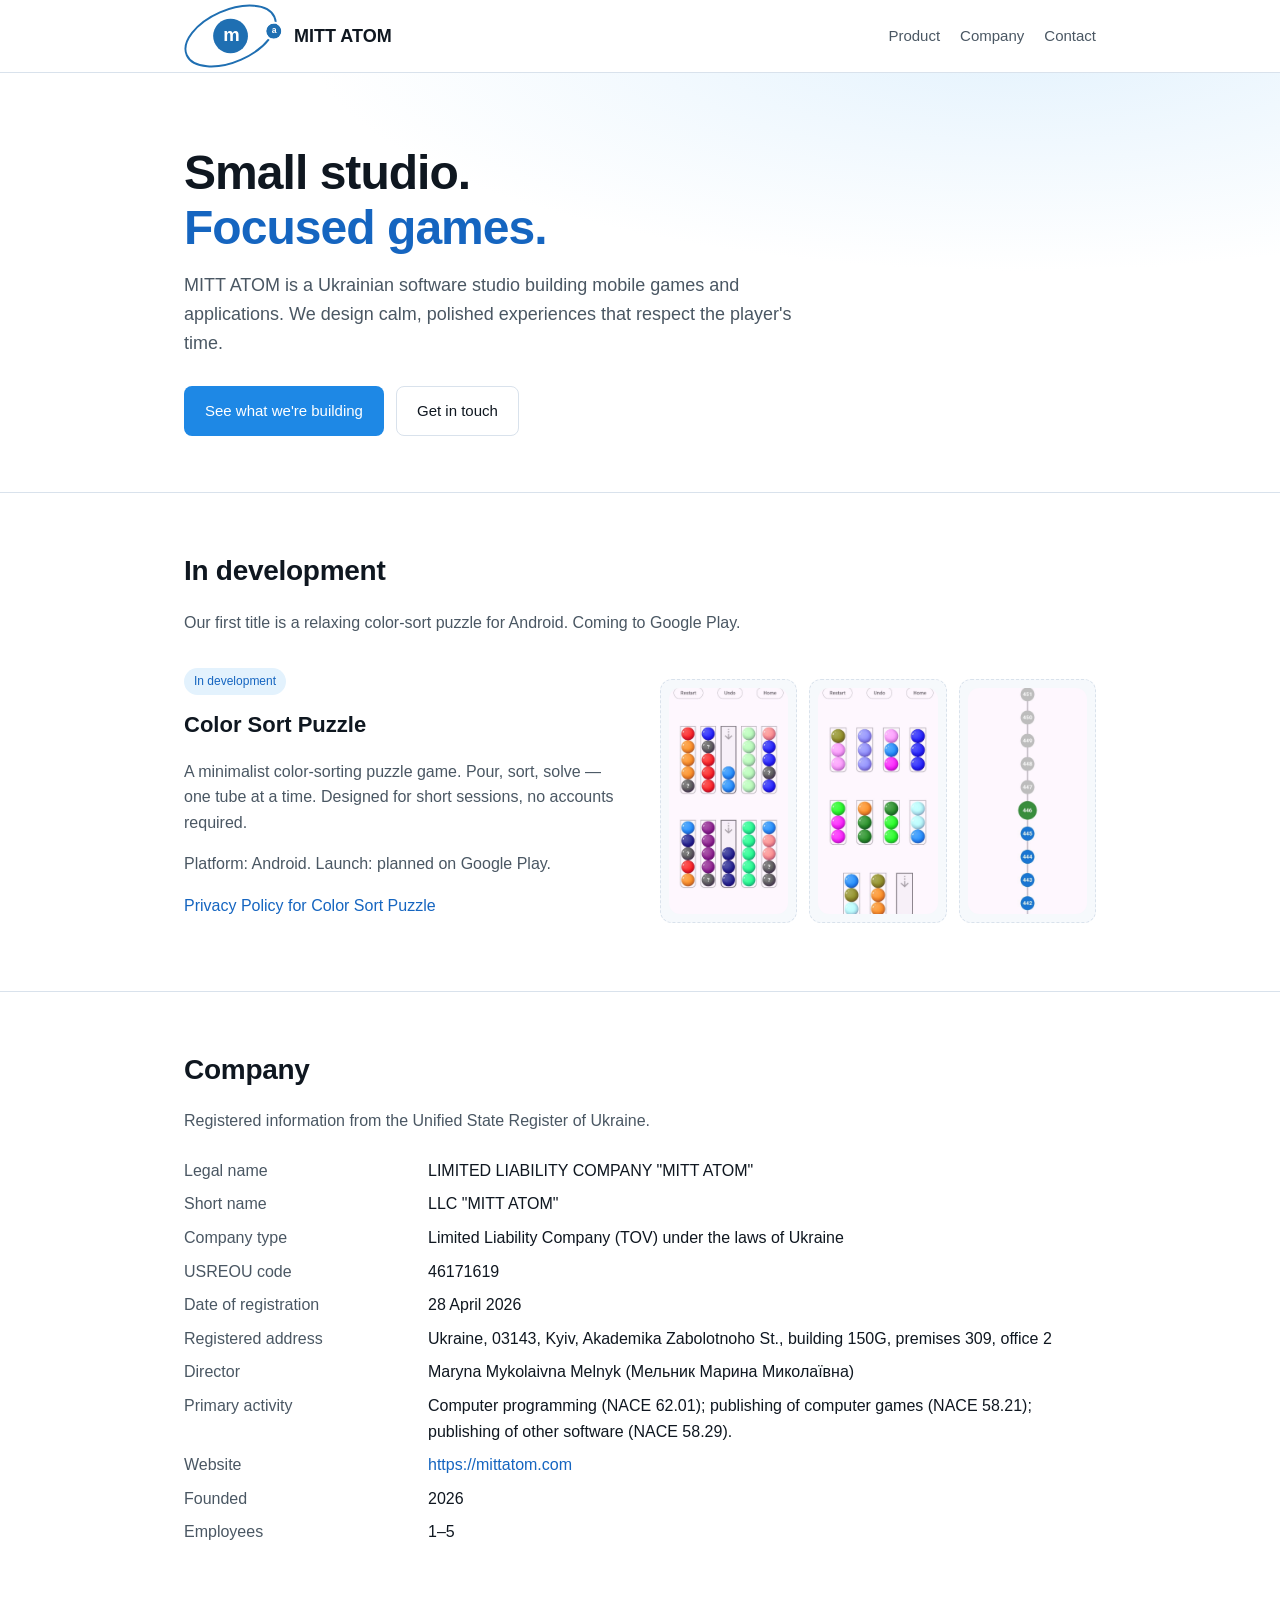
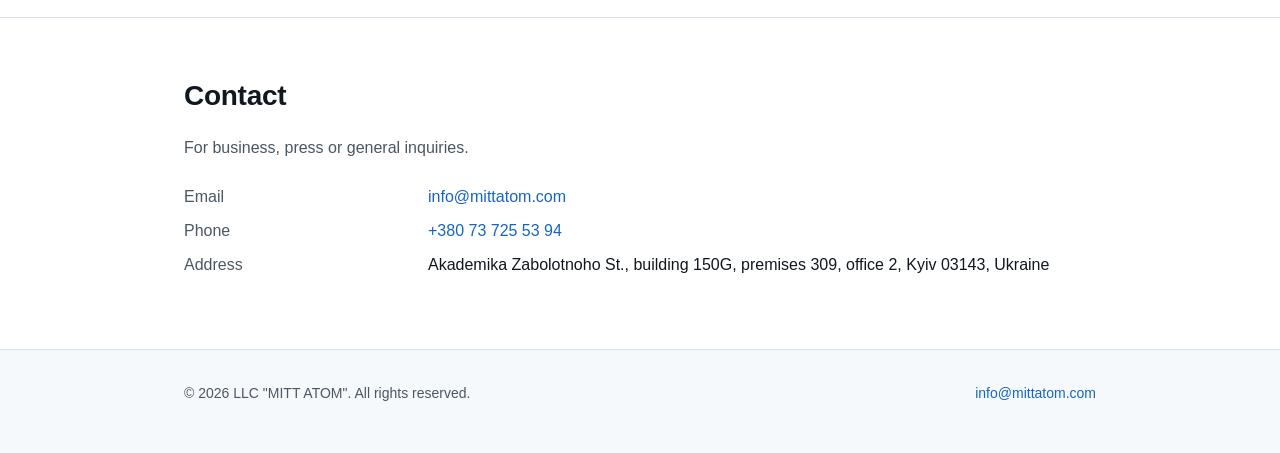
==== index.html @ 7a958f03 "v1" ====
<!doctype html>
<html lang="en">
<head>
  <meta charset="utf-8">
  <meta name="viewport" content="width=device-width, initial-scale=1">
  <title>MITT ATOM — Mobile games &amp; software</title>
  <meta name="description" content="MITT ATOM is a Ukrainian software studio building mobile games and applications.">
  <meta property="og:title" content="MITT ATOM">
  <meta property="og:description" content="Mobile games &amp; software by MITT ATOM.">
  <meta property="og:url" content="https://mittatom.com/">
  <meta property="og:type" content="website">
  <link rel="icon" type="image/svg+xml" href="Logo/favicon.svg">
  <link rel="stylesheet" href="styles.css">
</head>
<body>

<header class="site-header">
  <div class="container">
    <a class="brand" href="index.html">
      <img class="brand-mark" src="Logo/mittatom-logo-masked.svg" alt="">
      <span>MITT ATOM</span>
    </a>
    <nav class="site-nav">
      <a href="#product">Product</a>
      <a href="#company">Company</a>
      <a href="#contact">Contact</a>
    </nav>
  </div>
</header>

<section class="hero">
  <div class="container">
    <h1>Small studio.<br><span class="accent">Focused games.</span></h1>
    <p class="lead">
      MITT ATOM is a Ukrainian software studio building mobile games and
      applications. We design calm, polished experiences that respect the
      player's time.
    </p>
    <div class="cta-row">
      <a class="btn btn-primary" href="#product">See what we're building</a>
      <a class="btn btn-ghost" href="#contact">Get in touch</a>
    </div>
  </div>
</section>

<section id="product">
  <div class="container">
    <h2>In development</h2>
    <p class="muted">Our first title is a relaxing color-sort puzzle for Android. Coming to Google Play.</p>

    <div class="product" style="margin-top: 32px;">
      <div class="info">
        <span class="badge">In development</span>
        <h3 style="font-size: 22px; margin-top: 0;">Color Sort Puzzle</h3>
        <p>
          A minimalist color-sorting puzzle game. Pour, sort, solve — one tube
          at a time. Designed for short sessions, no accounts required.
        </p>
        <p class="muted">Platform: Android. Launch: planned on Google Play.</p>
        <p class="muted"><a href="color-sort-privacy.html">Privacy Policy for Color Sort Puzzle</a></p>
      </div>
      <div class="screenshots" aria-label="Screenshots from Color Sort Puzzle">
        <div class="shot"><img src="screenshots/photo_2026-05-18_14-40-21.jpg" alt="Color Sort Puzzle — gameplay with multiple tubes"></div>
        <div class="shot"><img src="screenshots/photo_2026-05-18_14-40-35.jpg" alt="Color Sort Puzzle — sorted tubes near completion"></div>
        <div class="shot"><img src="screenshots/photo_2026-05-18_14-40-38.jpg" alt="Color Sort Puzzle — level progression map"></div>
      </div>
    </div>
  </div>
</section>

<section id="company">
  <div class="container">
    <h2>Company</h2>
    <p class="muted">Registered information from the Unified State Register of Ukraine.</p>
    <dl class="kv" style="margin-top: 24px;">
      <dt>Legal name</dt>
      <dd>LIMITED LIABILITY COMPANY "MITT ATOM"</dd>

      <dt>Short name</dt>
      <dd>LLC "MITT ATOM"</dd>

      <dt>Company type</dt>
      <dd>Limited Liability Company (TOV) under the laws of Ukraine</dd>

      <dt>USREOU code</dt>
      <dd>46171619</dd>

      <dt>Date of registration</dt>
      <dd>28 April 2026</dd>

      <dt>Registered address</dt>
      <dd>Ukraine, 03143, Kyiv, Akademika Zabolotnoho St., building 150G, premises 309, office 2</dd>

      <dt>Director</dt>
      <dd>Maryna Mykolaivna Melnyk (Мельник Марина Миколаївна)</dd>

      <dt>Primary activity</dt>
      <dd>Computer programming (NACE 62.01); publishing of computer games (NACE 58.21); publishing of other software (NACE 58.29).</dd>

      <dt>Website</dt>
      <dd><a href="https://mittatom.com">https://mittatom.com</a></dd>

      <dt>Founded</dt>
      <dd>2026</dd>

      <dt>Employees</dt>
      <dd>1–5</dd>
    </dl>
  </div>
</section>

<section id="contact">
  <div class="container">
    <h2>Contact</h2>
    <p class="muted">For business, press or general inquiries.</p>
    <dl class="kv" style="margin-top: 24px;">
      <dt>Email</dt>
      <dd><a href="mailto:info@mittatom.com">info@mittatom.com</a></dd>

      <dt>Phone</dt>
      <dd><a href="tel:+380737255394">+380 73 725 53 94</a></dd>

      <dt>Address</dt>
      <dd>Akademika Zabolotnoho St., building 150G, premises 309, office 2, Kyiv 03143, Ukraine</dd>
    </dl>
  </div>
</section>

<footer class="site-footer">
  <div class="container">
    <div>&copy; <span id="year">2026</span> LLC "MITT ATOM". All rights reserved.</div>
    <nav>
      <a href="mailto:info@mittatom.com">info@mittatom.com</a>
    </nav>
  </div>
</footer>

</body>
</html>
---- styles.css ----
:root {
  color-scheme: light dark;

  --brand: #1e88e5;
  --brand-strong: #1565c0;
  --brand-soft: #e3f2fd;

  --bg: #ffffff;
  --bg-elev: #f6f9fc;
  --text: #0f1720;
  --text-muted: #4a5763;
  --border: #d9e2ec;
  --link: var(--brand-strong);
}

@media (prefers-color-scheme: dark) {
  :root {
    --brand: #4fc3f7;
    --brand-strong: #81d4fa;
    --brand-soft: #0d2233;

    --bg: #0b1220;
    --bg-elev: #121a2b;
    --text: #e6edf3;
    --text-muted: #9aa7b4;
    --border: #1f2a3d;
    --link: var(--brand-strong);
  }
}

* { box-sizing: border-box; }

html { -webkit-text-size-adjust: 100%; }

body {
  margin: 0;
  font-family: -apple-system, BlinkMacSystemFont, "Segoe UI", Roboto, Oxygen,
    Ubuntu, Cantarell, "Helvetica Neue", Arial, sans-serif;
  font-size: 16px;
  line-height: 1.6;
  color: var(--text);
  background: var(--bg);
}

a { color: var(--link); text-decoration: none; }
a:hover { text-decoration: underline; }

img, svg { max-width: 100%; height: auto; display: block; }

.container {
  max-width: 960px;
  margin: 0 auto;
  padding: 0 24px;
}

/* Header */
.site-header {
  border-bottom: 1px solid var(--border);
  background: var(--bg);
}

.site-header .container {
  --header-height: 72px;
  display: flex;
  align-items: center;
  justify-content: space-between;
  height: var(--header-height);
  padding-top: 0;
  padding-bottom: 0;
  gap: 24px;
}

.brand {
  display: flex;
  align-items: center;
  gap: 12px;
  color: var(--text);
  font-weight: 600;
  font-size: 18px;
  white-space: nowrap;
}

.brand:hover { text-decoration: none; }

.brand-mark {
  height: calc(var(--header-height) * 0.9);
  width: auto;
  flex-shrink: 0;
}

.site-nav {
  display: flex;
  gap: 20px;
  font-size: 15px;
}

.site-nav a { color: var(--text-muted); }
.site-nav a:hover { color: var(--link); }

/* Hero */
.hero {
  padding: 72px 0 56px;
  background:
    radial-gradient(1200px 400px at 80% -10%, var(--brand-soft), transparent 60%),
    var(--bg);
}

.hero h1 {
  font-size: clamp(32px, 5vw, 48px);
  line-height: 1.15;
  margin: 0 0 16px;
  letter-spacing: -0.02em;
}

.hero .accent { color: var(--brand-strong); }

.hero p.lead {
  font-size: 18px;
  color: var(--text-muted);
  max-width: 640px;
  margin: 0 0 28px;
}

.cta-row {
  display: flex;
  flex-wrap: wrap;
  gap: 12px;
}

.btn {
  display: inline-block;
  padding: 12px 20px;
  border-radius: 8px;
  font-weight: 500;
  font-size: 15px;
  border: 1px solid transparent;
  transition: background-color .15s ease, border-color .15s ease;
}

.btn-primary {
  background: var(--brand);
  color: #ffffff;
}
.btn-primary:hover { background: var(--brand-strong); text-decoration: none; }

.btn-ghost {
  background: transparent;
  color: var(--text);
  border-color: var(--border);
}
.btn-ghost:hover { border-color: var(--brand); text-decoration: none; }

/* Sections */
section { padding: 56px 0; }

section + section { border-top: 1px solid var(--border); }

h2 {
  font-size: 28px;
  margin: 0 0 16px;
  letter-spacing: -0.01em;
}

h3 {
  font-size: 18px;
  margin: 24px 0 8px;
}

.muted { color: var(--text-muted); }

/* Product card */
.product {
  display: grid;
  grid-template-columns: 1fr 1fr;
  gap: 40px;
  align-items: center;
}

@media (max-width: 720px) {
  .product { grid-template-columns: 1fr; }
}

.product .info p { color: var(--text-muted); }

.badge {
  display: inline-block;
  font-size: 12px;
  padding: 4px 10px;
  border-radius: 999px;
  background: var(--brand-soft);
  color: var(--brand-strong);
  font-weight: 500;
  margin-bottom: 12px;
}

.screenshots {
  display: grid;
  grid-template-columns: repeat(3, 1fr);
  gap: 12px;
}

.shot {
  aspect-ratio: 9 / 16;
  background: var(--bg-elev);
  border: 1px dashed var(--border);
  border-radius: 12px;
  display: flex;
  align-items: center;
  justify-content: center;
  color: var(--text-muted);
  font-size: 12px;
  text-align: center;
  padding: 8px;
  overflow: hidden;
}

.shot img { width: 100%; height: 100%; object-fit: cover; border-radius: 11px; }

/* Company / contact */
.kv {
  display: grid;
  grid-template-columns: 220px 1fr;
  gap: 8px 24px;
}

@media (max-width: 600px) {
  .kv { grid-template-columns: 1fr; gap: 2px 0; }
  .kv dt { margin-top: 12px; }
}

.kv dt { color: var(--text-muted); }
.kv dd { margin: 0; }

/* Footer */
.site-footer {
  border-top: 1px solid var(--border);
  padding: 32px 0 48px;
  font-size: 14px;
  color: var(--text-muted);
  background: var(--bg-elev);
}

.site-footer .container {
  display: flex;
  flex-wrap: wrap;
  gap: 16px 32px;
  justify-content: space-between;
  align-items: center;
}

.site-footer nav { display: flex; gap: 20px; flex-wrap: wrap; }

/* Legal pages */
.legal {
  padding: 56px 0 80px;
}

.legal h1 {
  font-size: 32px;
  margin: 0 0 8px;
  letter-spacing: -0.01em;
}

.legal .updated {
  color: var(--text-muted);
  margin: 0 0 32px;
  font-size: 14px;
}

.legal h2 {
  font-size: 20px;
  margin: 32px 0 8px;
}

.legal p, .legal li { color: var(--text); }

.placeholder {
  border-left: 3px solid var(--brand);
  background: var(--brand-soft);
  padding: 12px 16px;
  border-radius: 6px;
  color: var(--text);
  margin: 16px 0;
  font-style: italic;
}
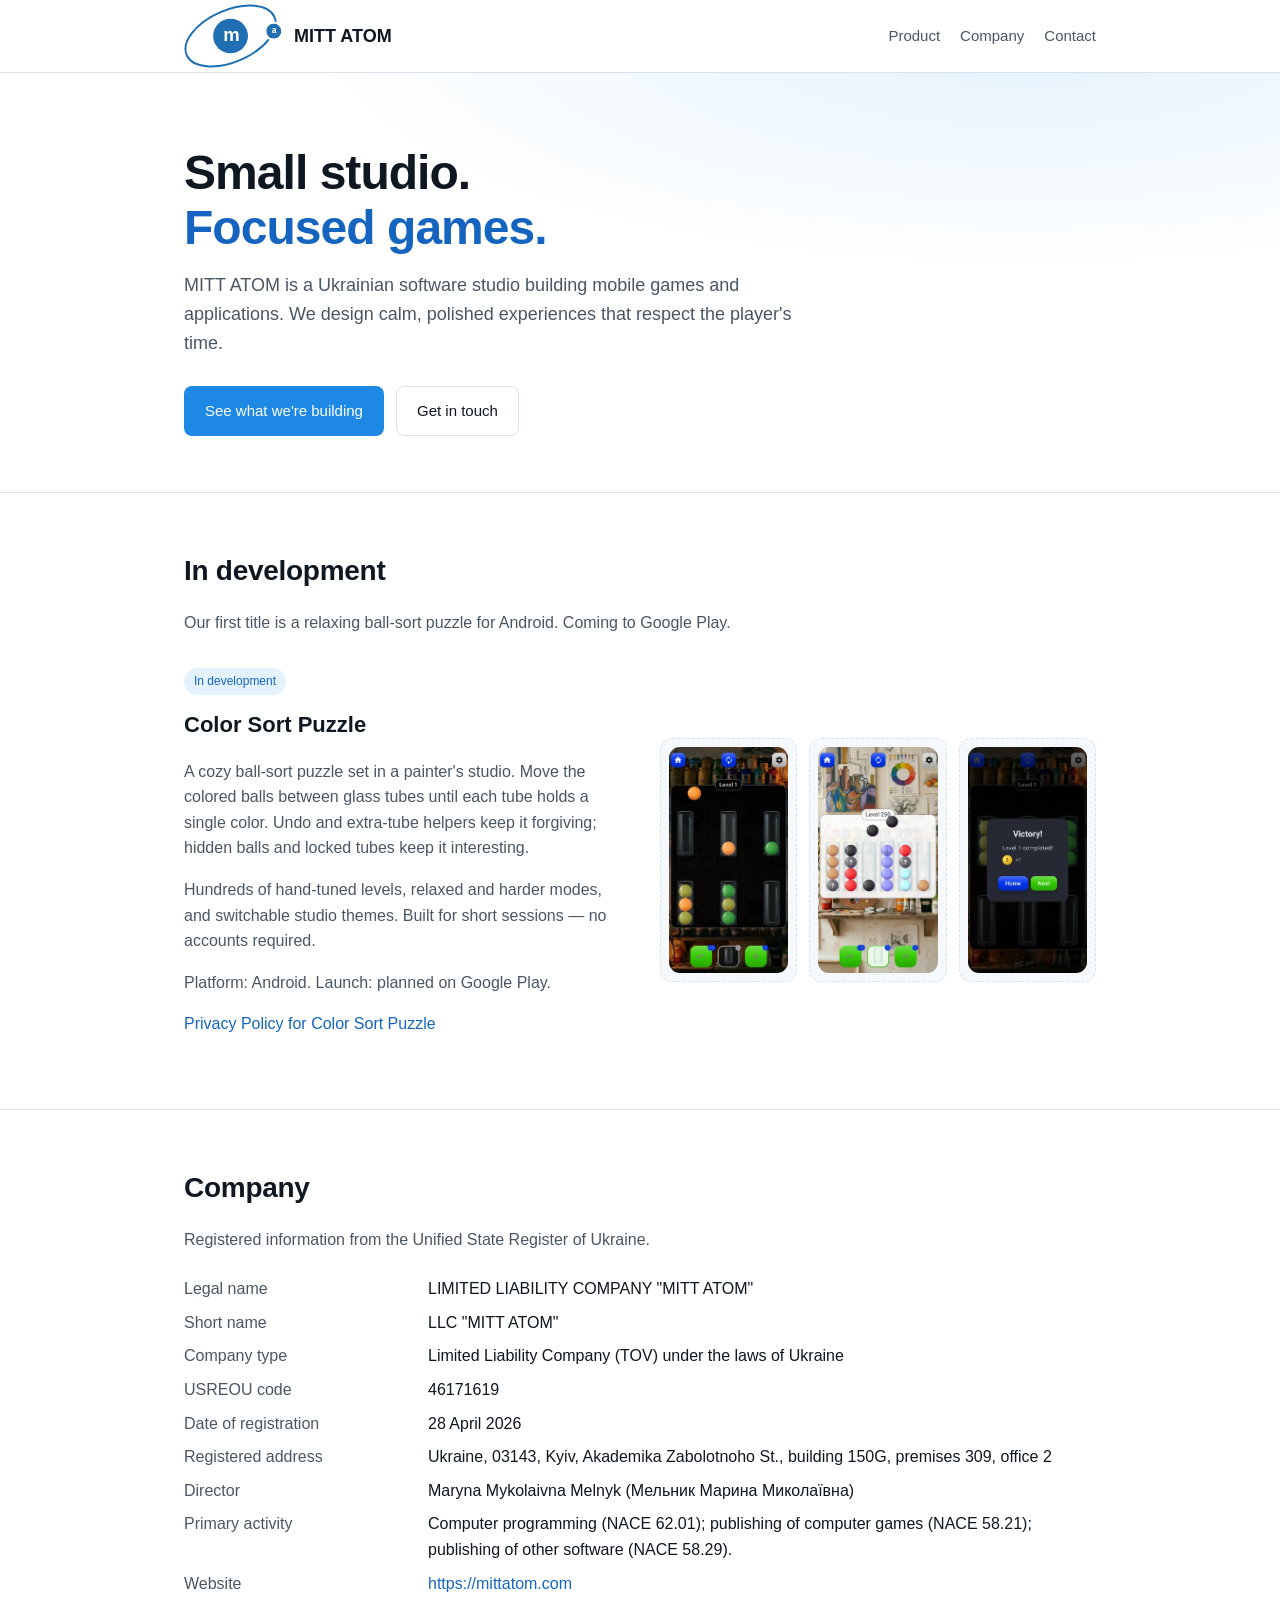
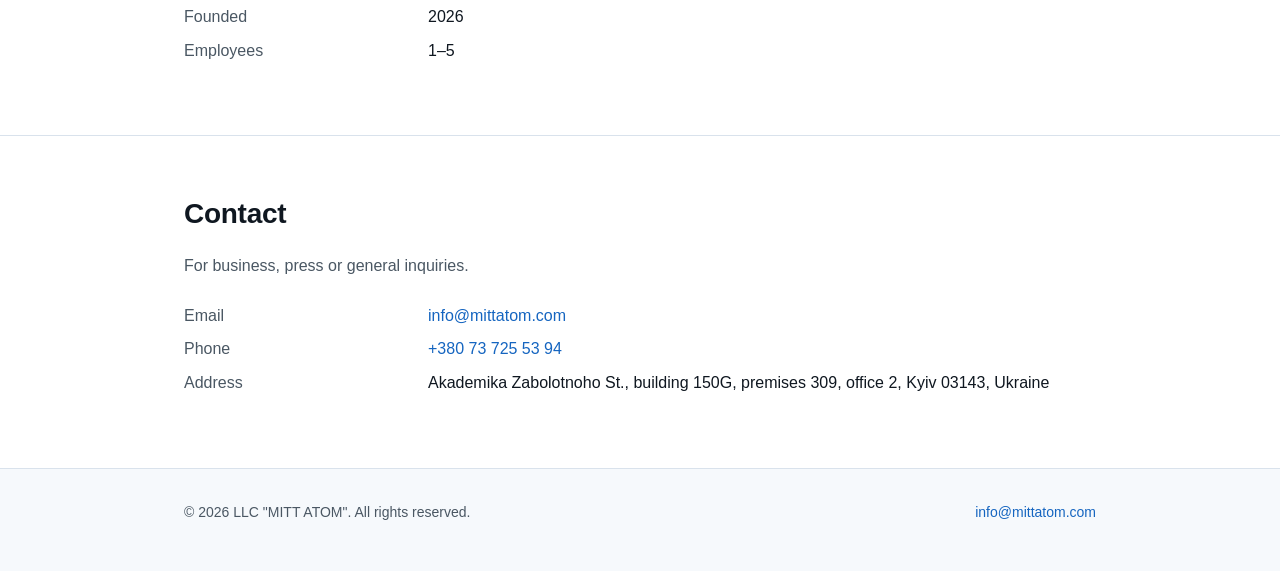
==== commit e20cf631: "New screenshots" ====
--- a/index.html
+++ b/index.html
@@ -9,6 +9,7 @@
   <meta property="og:description" content="Mobile games &amp; software by MITT ATOM.">
   <meta property="og:url" content="https://mittatom.com/">
   <meta property="og:type" content="website">
+  <link rel="canonical" href="https://mittatom.com/">
   <link rel="icon" type="image/svg+xml" href="Logo/favicon.svg">
   <link rel="stylesheet" href="styles.css">
 </head>
@@ -16,7 +17,7 @@
 
 <header class="site-header">
   <div class="container">
-    <a class="brand" href="index.html">
+    <a class="brand" href="./">
       <img class="brand-mark" src="Logo/mittatom-logo-masked.svg" alt="">
       <span>MITT ATOM</span>
     </a>
@@ -46,23 +47,26 @@
 <section id="product">
   <div class="container">
     <h2>In development</h2>
-    <p class="muted">Our first title is a relaxing color-sort puzzle for Android. Coming to Google Play.</p>
+    <p class="muted">Our first title is a relaxing ball-sort puzzle for Android. Coming to Google Play.</p>
 
     <div class="product" style="margin-top: 32px;">
       <div class="info">
         <span class="badge">In development</span>
         <h3 style="font-size: 22px; margin-top: 0;">Color Sort Puzzle</h3>
         <p>
-          A minimalist color-sorting puzzle game. Pour, sort, solve — one tube
-          at a time. Designed for short sessions, no accounts required.
+          A cozy ball-sort puzzle set in a painter's studio. Move the colored
+          balls between glass tubes until each tube holds a single color. Undo
+          and extra-tube helpers keep it forgiving; hidden balls and locked
+          tubes keep it interesting.
         </p>
+        <p class="muted">Hundreds of hand-tuned levels, relaxed and harder modes, and switchable studio themes. Built for short sessions — no accounts required.</p>
         <p class="muted">Platform: Android. Launch: planned on Google Play.</p>
         <p class="muted"><a href="color-sort-privacy.html">Privacy Policy for Color Sort Puzzle</a></p>
       </div>
       <div class="screenshots" aria-label="Screenshots from Color Sort Puzzle">
-        <div class="shot"><img src="screenshots/photo_2026-05-18_14-40-21.jpg" alt="Color Sort Puzzle — gameplay with multiple tubes"></div>
-        <div class="shot"><img src="screenshots/photo_2026-05-18_14-40-35.jpg" alt="Color Sort Puzzle — sorted tubes near completion"></div>
-        <div class="shot"><img src="screenshots/photo_2026-05-18_14-40-38.jpg" alt="Color Sort Puzzle — level progression map"></div>
+        <div class="shot"><img src="screenshots/Screenshot_20260711_163004-web.webp" width="540" height="960" loading="lazy" alt="Color Sort Puzzle — sorting colored balls between glass tubes in the dark studio theme"></div>
+        <div class="shot"><img src="screenshots/Screenshot_20260711_172736-web.webp" width="540" height="960" loading="lazy" alt="Color Sort Puzzle — a later level with hidden balls and a highlighted target tube"></div>
+        <div class="shot"><img src="screenshots/Screenshot_20260711_163158-web.webp" width="540" height="960" loading="lazy" alt="Color Sort Puzzle — level-complete victory screen with coin reward"></div>
       </div>
     </div>
   </div>
